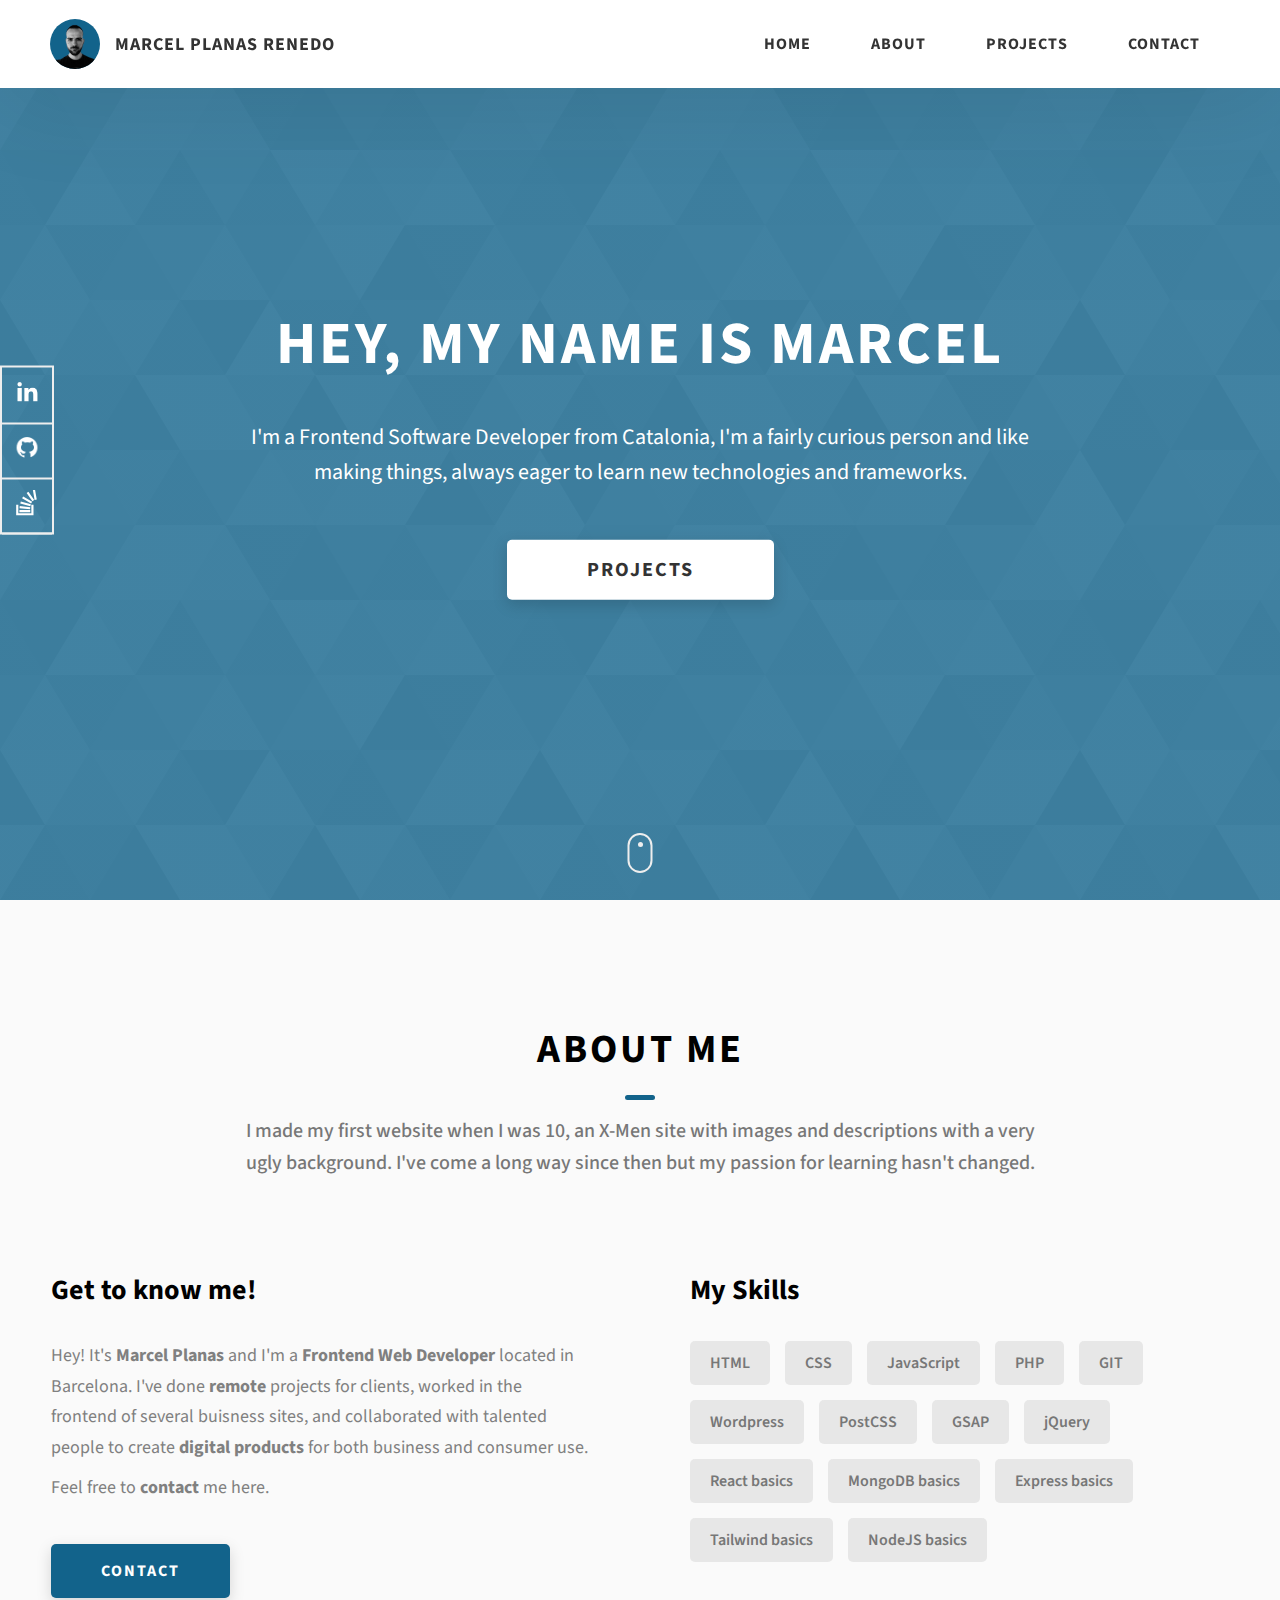
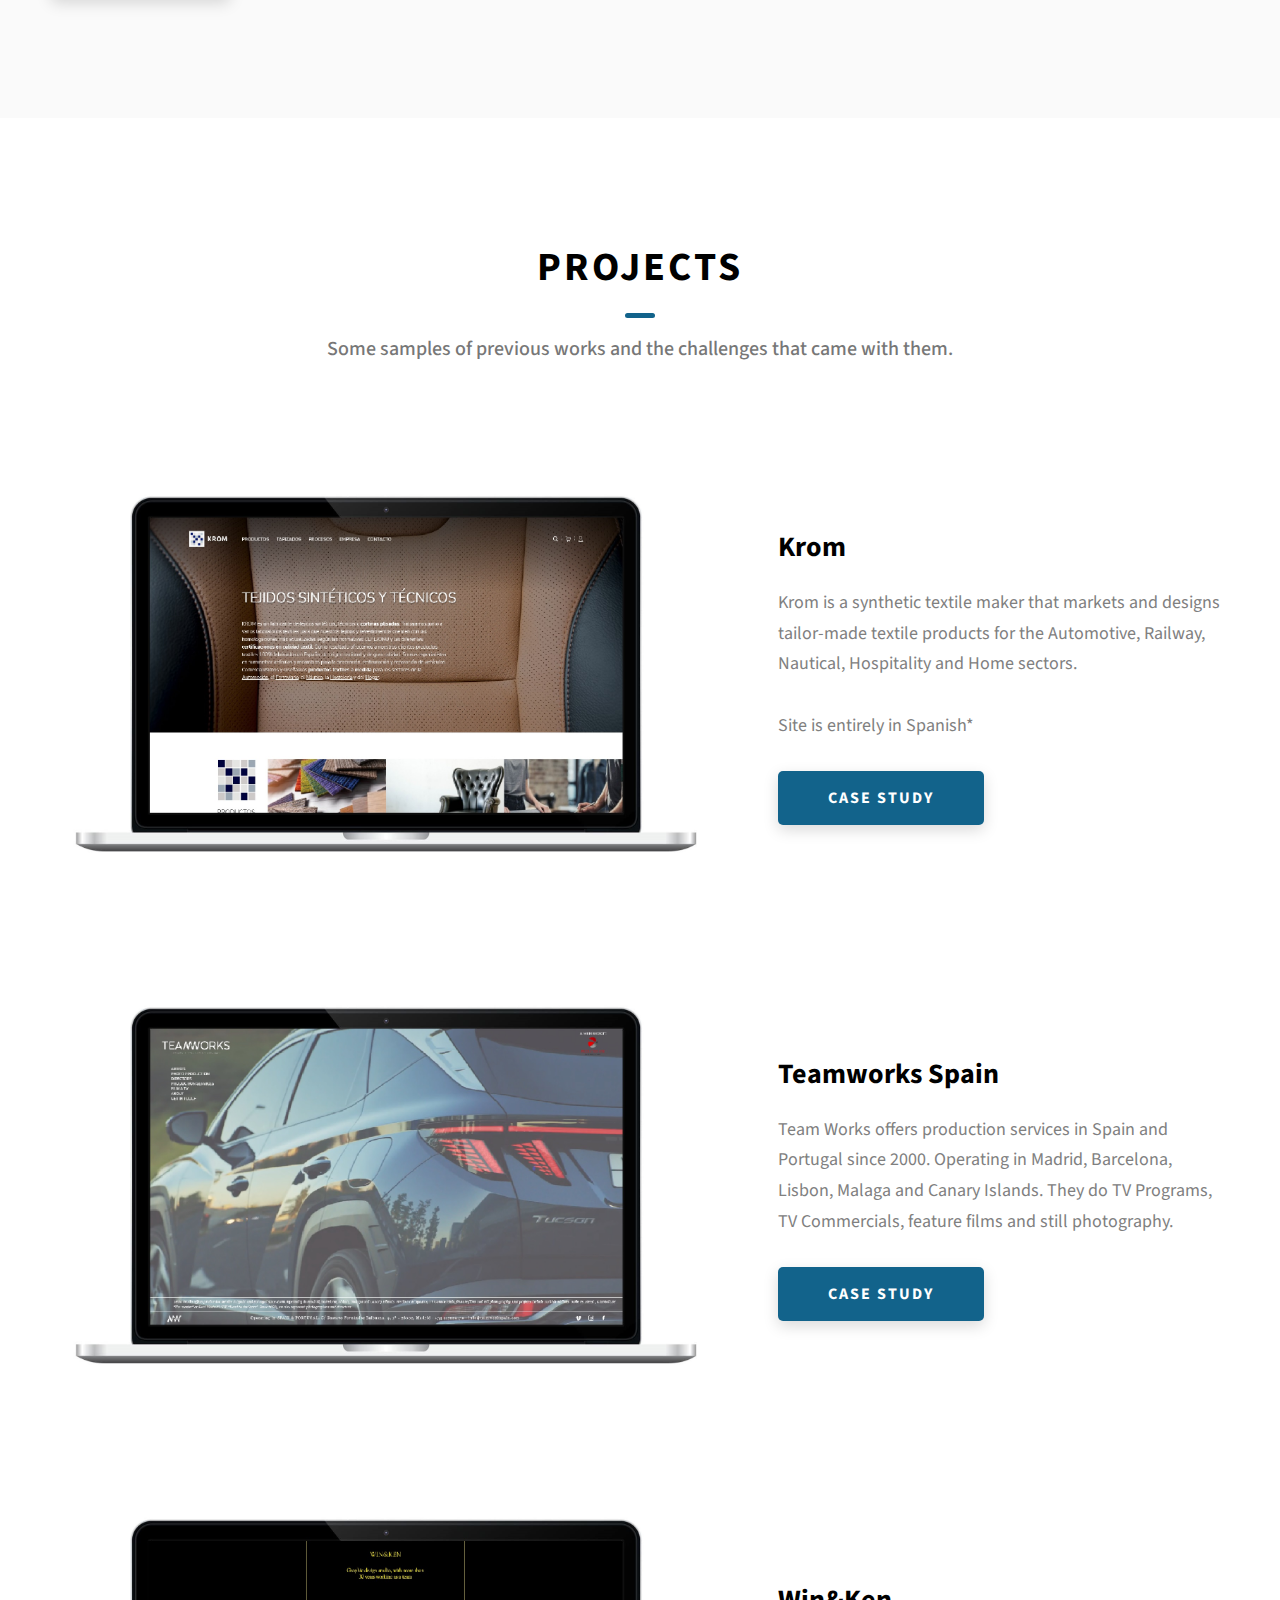
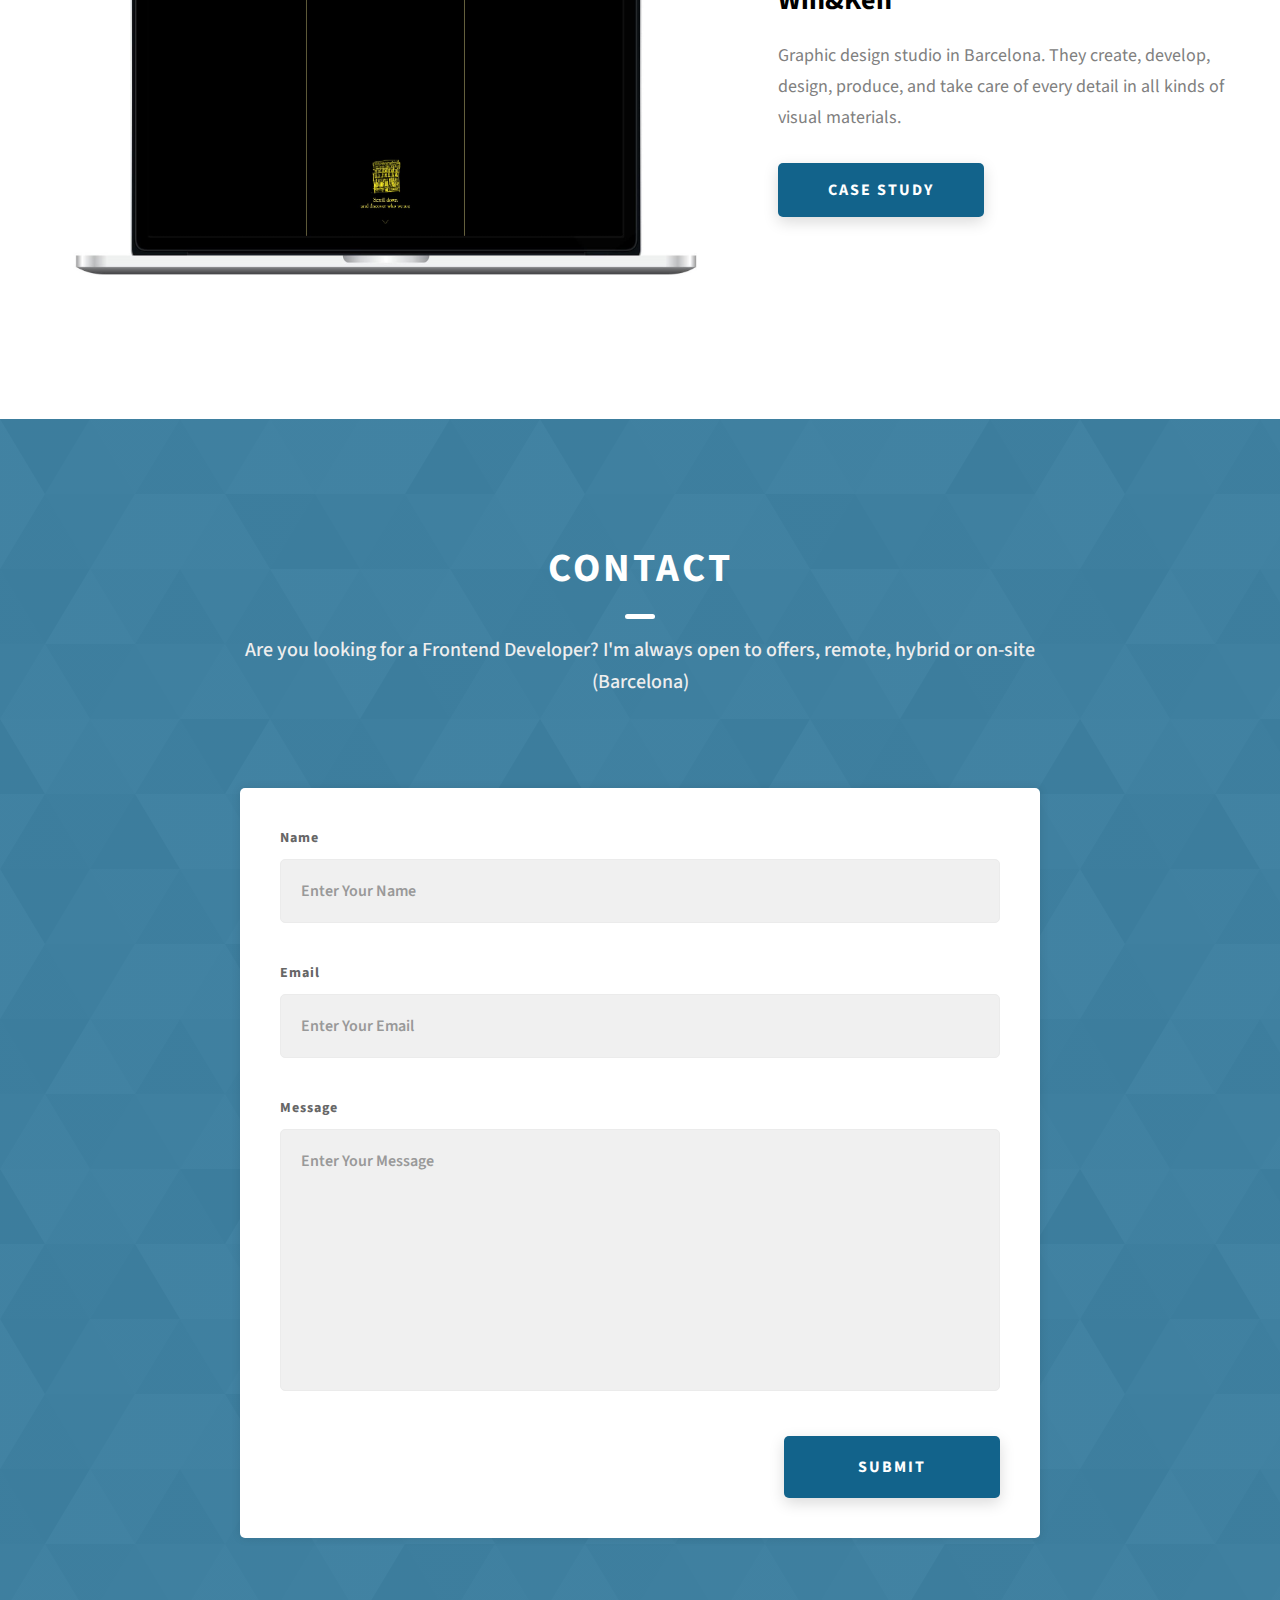
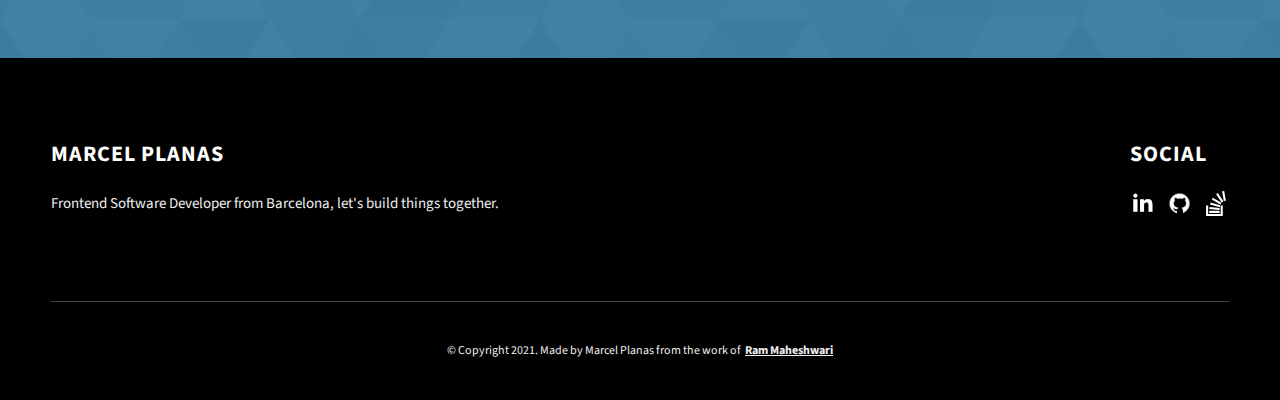
==== index.html @ 63c8b07e "first commit" ====
<!DOCTYPE html>
<html lang="en">
  <head>
    <meta charset="UTF-8" />
    <meta name="viewport" content="width=device-width, initial-scale=1.0" />
    <meta http-equiv="X-UA-Compatible" content="ie=edge" />
    <title>Marcel Planas Portfolio</title>
    <meta name="description" content="Portfolio Template for Developer" />

    <link rel="stylesheet" href="css/style.css" />

    <link rel="preconnect" href="https://fonts.googleapis.com" />
    <link rel="preconnect" href="https://fonts.gstatic.com" crossorigin />
    <link
      href="https://fonts.googleapis.com/css2?family=Source+Sans+Pro:wght@400;600;700;900&display=swap"
      rel="stylesheet"
    />
  </head>
  <body>
    <header class="header">
      <div class="header__content">
        <div class="header__logo-container">
          <div class="header__logo-img-cont">
            <img
              src="./assets/png/profile_img.png"
              alt="Marcel Planas Logo Image"
              class="header__logo-img"
            />
          </div>
          <span class="header__logo-sub">Marcel Planas Renedo</span>
        </div>
        <div class="header__main">
          <ul class="header__links">
            <li class="header__link-wrapper">
              <a href="./index.html" class="header__link"> Home </a>
            </li>
            <li class="header__link-wrapper">
              <a href="./index.html#about" class="header__link">About </a>
            </li>
            <li class="header__link-wrapper">
              <a href="./index.html#projects" class="header__link">
                Projects
              </a>
            </li>
            <li class="header__link-wrapper">
              <a href="./index.html#contact" class="header__link"> Contact </a>
            </li>
          </ul>
          <div class="header__main-ham-menu-cont">
            <img
              src="./assets/svg/ham-menu.svg"
              alt="hamburger menu"
              class="header__main-ham-menu"
            />
            <img
              src="./assets/svg/ham-menu-close.svg"
              alt="hamburger menu close"
              class="header__main-ham-menu-close d-none"
            />
          </div>
        </div>
      </div>
      <div class="header__sm-menu">
        <div class="header__sm-menu-content">
          <ul class="header__sm-menu-links">
            <li class="header__sm-menu-link">
              <a href="./index.html"> Home </a>
            </li>

            <li class="header__sm-menu-link">
              <a href="./index.html#about"> About </a>
            </li>

            <li class="header__sm-menu-link">
              <a href="./index.html#projects"> Projects </a>
            </li>

            <li class="header__sm-menu-link">
              <a href="./index.html#contact"> Contact </a>
            </li>
          </ul>
        </div>
      </div>
    </header>
    <section class="home-hero">
      <div class="home-hero__content">
        <h1 class="heading-primary">Hey, My name is Marcel</h1>
        <div class="home-hero__info">
          <p class="text-primary">
            I'm a Frontend Software Developer from Catalonia, I'm a fairly curious person and like making things, always eager to learn new technologies and frameworks.
          </p>
        </div>
        <div class="home-hero__cta">
          <a href="#projects" class="btn btn--bg">Projects</a>
        </div>
      </div>
      <div class="home-hero__socials">
        <div class="home-hero__social">
          <a href="https://www.linkedin.com/in/marcelpr/" class="home-hero__social-icon-link">
            <img
              src="./assets/png/linkedin-ico.png"
              alt="icon"
              class="home-hero__social-icon"
            />
          </a>
        </div>
        <div class="home-hero__social">
          <a href="https://github.com/Marshall-Power" class="home-hero__social-icon-link">
            <img
              src="./assets/png/github-ico.png"
              alt="icon"
              class="home-hero__social-icon"
            />
          </a>
        </div>
        <div class="home-hero__social">
          <a href="https://stackoverflow.com/users/12037153/marshall" class="home-hero__social-icon-link">
            <img
              src="./assets/svg/overflow-ico.svg"
              alt="icon"
              class="home-hero__social-icon"
            />
          </a>
        </div>
      </div>
      <div class="home-hero__mouse-scroll-cont">
        <div class="mouse"></div>
      </div>
    </section>
    <section id="about" class="about sec-pad">
      <div class="main-container">
        <h2 class="heading heading-sec heading-sec__mb-med">
          <span class="heading-sec__main">About Me</span>
          <span class="heading-sec__sub">
            I made my first website when I was 10, an X-Men site with images and descriptions with a very ugly background. 
            I've come a long way since then but my passion for learning hasn't changed.
          </span>
        </h2>
        <div class="about__content">
          <div class="about__content-main">
            <h3 class="about__content-title">Get to know me!</h3>
            <div class="about__content-details">
              <p class="about__content-details-para">
                Hey! It's
                <strong>Marcel Planas</strong>
                and I'm a <strong> Frontend Web Developer </strong> located in
                Barcelona. I've done
                <strong> remote </strong>
                projects for clients, worked in the frontend of several buisness sites, and collaborated
                with talented people to create
                <strong>digital products </strong>
                for both business and consumer use.
              </p>
              <p class="about__content-details-para">
                Feel free to
                <strong>contact</strong> me here.
              </p>
            </div>
            <a href="#contact" class="btn btn--med btn--theme dynamicBgClr"
              >Contact</a
            >
          </div>
          <div class="about__content-skills">
            <h3 class="about__content-title">My Skills</h3>
            <div class="skills">
              <div class="skills__skill">HTML</div>
              <div class="skills__skill">CSS</div>
              <div class="skills__skill">JavaScript</div>
              <div class="skills__skill">PHP</div>
              <div class="skills__skill">GIT</div>
              <div class="skills__skill">Wordpress</div>
              <div class="skills__skill">PostCSS</div> 
              <div class="skills__skill">GSAP</div>
              <div class="skills__skill">jQuery</div>
              <div class="skills__skill">React basics</div>
              <div class="skills__skill">MongoDB basics</div>
              <div class="skills__skill">Express basics</div>
              <div class="skills__skill">Tailwind basics</div>
              <div class="skills__skill">NodeJS basics</div>
            </div>
          </div>
        </div>
      </div>
    </section>
    <section id="projects" class="projects sec-pad">
      <div class="main-container">
        <h2 class="heading heading-sec heading-sec__mb-bg">
          <span class="heading-sec__main">Projects</span>
          <span class="heading-sec__sub">
            Some samples of previous works and the challenges that came with them.
          </span>
        </h2>

        <div class="projects__content">
          <div class="projects__row">
            <div class="projects__row-img-cont">
              <img
                src="./assets/jpeg/krom.jpg"
                alt="Software Screenshot"
                class="projects__row-img"
                loading="lazy"
              />
            </div>
            <div class="projects__row-content">
              <h3 class="projects__row-content-title">Krom</h3>
              <p class="projects__row-content-desc">
                Krom is a synthetic textile maker that markets and designs tailor-made textile products for the Automotive, Railway, Nautical, Hospitality and Home sectors.
                <br/><br/>
                Site is entirely in Spanish*
              </p>
              <a
                href="./project-1.html"
                class="btn btn--med btn--theme dynamicBgClr"
                target="_blank"
                >Case Study</a
              >
            </div>
          </div>
          <div class="projects__row">
            <div class="projects__row-img-cont">
              <img
                src="./assets/jpeg/teamworks.jpg"
                alt="Software Screenshot"
                class="projects__row-img"
                loading="lazy"
              />
            </div>
            <div class="projects__row-content">
              <h3 class="projects__row-content-title">Teamworks Spain</h3>
              <p class="projects__row-content-desc">
                Team Works offers production services in Spain and Portugal since 2000. 
                Operating in Madrid, Barcelona, Lisbon, Malaga and Canary Islands. 
                They do TV Programs, TV Commercials, feature films and still photography.
              </p>
              <a
                href="./project-2.html"
                class="btn btn--med btn--theme dynamicBgClr"
                target="_blank"
                >Case Study</a
              >
            </div>
          </div>
          <div class="projects__row">
            <div class="projects__row-img-cont">
              <img
                src="./assets/jpeg/winandken.jpg"
                alt="Software Screenshot"
                class="projects__row-img"
                loading="lazy"
              />
            </div>
            <div class="projects__row-content">
              <h3 class="projects__row-content-title">Win&Ken</h3>
              <p class="projects__row-content-desc">
                Graphic design studio in Barcelona. They create, develop, design, produce, and take care of every detail in all kinds of visual materials.
              </p>
              <a
                href="./project-3.html"
                class="btn btn--med btn--theme dynamicBgClr"
                target="_blank"
                >Case Study</a
              >
            </div>
          </div>
        </div>
      </div>
    </section>
    <section id="contact" class="contact sec-pad dynamicBg">
      <div class="main-container">
        <h2 class="heading heading-sec heading-sec__mb-med">
          <span class="heading-sec__main heading-sec__main--lt">Contact</span>
          <span class="heading-sec__sub heading-sec__sub--lt">
            Are you looking for a Frontend Developer? I'm always open to offers, remote, hybrid or on-site (Barcelona)
          </span>
        </h2>
        <div class="contact__form-container">
          <form action="#" class="contact__form">
            <div class="contact__form-field">
              <label class="contact__form-label" for="name">Name</label>
              <input
                required
                placeholder="Enter Your Name"
                type="text"
                class="contact__form-input"
                name="name"
                id="name"
              />
            </div>
            <div class="contact__form-field">
              <label class="contact__form-label" for="email">Email</label>
              <input
                required
                placeholder="Enter Your Email"
                type="text"
                class="contact__form-input"
                name="email"
                id="email"
              />
            </div>
            <div class="contact__form-field">
              <label class="contact__form-label" for="message">Message</label>
              <textarea
                required
                cols="30"
                rows="10"
                class="contact__form-input"
                placeholder="Enter Your Message"
                name="message"
                id="message"
              ></textarea>
            </div>
            <button type="submit" class="btn btn--theme contact__btn">
              Submit
            </button>
          </form>
        </div>
      </div>
    </section>
    <footer class="main-footer">
      <div class="main-container">
        <div class="main-footer__upper">
          <div class="main-footer__row main-footer__row-1">
            <h2 class="heading heading-sm main-footer__heading-sm">
              <span>Social</span>
            </h2>
            <div class="main-footer__social-cont">
              <a target="_blank" rel="noreferrer" href="https://www.linkedin.com/in/marcelpr/">
                <img
                  class="main-footer__icon"
                  src="./assets/png/linkedin-ico.png"
                  alt="icon"
                />
              </a>
              <a target="_blank" rel="noreferrer" href="https://github.com/Marshall-Power">
                <img
                  class="main-footer__icon"
                  src="./assets/png/github-ico.png"
                  alt="icon"
                />
              </a>
              <a target="_blank" rel="noreferrer" href="https://stackoverflow.com/users/12037153/marshall">
                <img
                  class="main-footer__icon main-footer__icon--mr-none"
                  src="./assets/svg/overflow-ico.svg"
                  alt="icon"
                />
              </a>
            </div>
          </div>
          <div class="main-footer__row main-footer__row-2">
            <h4 class="heading heading-sm text-lt">Marcel Planas</h4>
            <p class="main-footer__short-desc">
              Frontend Software Developer from Barcelona, let's build things together.
            </p>
          </div>
        </div>

        <!-- If you give me some credit or shoutout here by linking to my website, then it will be a big thing for me and will help me a lot :) -->
        <div class="main-footer__lower" >
          &copy; Copyright 2021. Made by Marcel Planas from the work of
          <a rel="noreferrer" target="_blank" href="https://github.com/rammcodes/Dopefolio" 
            >Ram Maheshwari</a
          >
        </div>
      </div>
    </footer>

    <script src="./index.js"></script>
  </body>
</html>
---- css/style.css ----
/*
0 - 600px:      Phone
600 - 900px:    Tablet portrait
900 - 1200px:   Tablet landscape
[1200 - 1800] is where our normal styles apply
1800px + :      Big desktop
$breakpoint arguement choices:
- phone
- tab-port
- tab-land
- big-desktop

Inside media queries 1em is always 16px i.e 1em = 16px at every screen size only inside media queries
*/
*,
*::after,
*::before {
  margin: 0;
  padding: 0;
  box-sizing: inherit;
  font-family: inherit; }

html {
  font-size: 62.5%;
  scroll-behavior: smooth; }
  @media only screen and (max-width: 75em) {
    html {
      font-size: 59%; } }
  @media only screen and (max-width: 56.25em) {
    html {
      font-size: 56%; } }
  @media only screen and (min-width: 112.5em) {
    html {
      font-size: 65%; } }

body {
  box-sizing: border-box;
  position: relative;
  line-height: 1.5;
  font-family: sans-serif;
  overflow-x: hidden;
  overflow-y: scroll;
  font-family: 'Source Sans Pro', sans-serif; }

a {
  text-decoration: none;
  color: inherit; }

li {
  list-style: none; }

input:focus,
button:focus,
a:focus,
textarea:focus {
  outline: none; }

button {
  border: none;
  cursor: pointer; }

textarea {
  resize: none; }

.heading-primary {
  font-size: 6rem;
  text-transform: uppercase;
  letter-spacing: 3px;
  text-align: center; }
  @media only screen and (max-width: 37.5em) {
    .heading-primary {
      font-size: 4.5rem; } }

.heading-sec__mb-bg {
  margin-bottom: 11rem; }
  @media only screen and (max-width: 56.25em) {
    .heading-sec__mb-bg {
      margin-bottom: 8rem; } }

.heading-sec__mb-med {
  margin-bottom: 9rem; }
  @media only screen and (max-width: 56.25em) {
    .heading-sec__mb-med {
      margin-bottom: 8rem; } }

.heading-sec__main {
  display: block;
  font-size: 4rem;
  text-transform: uppercase;
  letter-spacing: 1px;
  letter-spacing: 3px;
  text-align: center;
  margin-bottom: 3.5rem;
  position: relative; }
  .heading-sec__main--lt {
    color: #fff; }
    .heading-sec__main--lt::after {
      content: '';
      background: #fff !important; }
  .heading-sec__main::after {
    content: '';
    position: absolute;
    top: calc(100% + 1.5rem);
    height: 5px;
    width: 3rem;
    background: #12638b;
    left: 50%;
    transform: translateX(-50%);
    border-radius: 5px; }
    @media only screen and (max-width: 37.5em) {
      .heading-sec__main::after {
        top: calc(100% + 1.2rem); } }

.heading-sec__sub {
  display: block;
  text-align: center;
  color: #777;
  font-size: 2rem;
  font-weight: 500;
  max-width: 80rem;
  margin: auto;
  line-height: 1.6; }
  @media only screen and (max-width: 37.5em) {
    .heading-sec__sub {
      font-size: 1.8rem; } }
  .heading-sec__sub--lt {
    color: #eee; }

.heading-sm {
  font-size: 2.2rem;
  text-transform: uppercase;
  letter-spacing: 1px; }

.main-container {
  max-width: 120rem;
  margin: auto;
  width: 92%; }

.btn {
  background: #fff;
  color: #333;
  text-transform: uppercase;
  letter-spacing: 2px;
  display: inline-block;
  font-weight: 700;
  border-radius: 5px;
  box-shadow: 0 5px 15px 0 rgba(0, 0, 0, 0.15);
  transition: transform .3s; }
  .btn:hover {
    transform: translateY(-3px); }
  .btn--bg {
    padding: 1.5rem 8rem;
    font-size: 2rem; }
  .btn--med {
    padding: 1.5rem 5rem;
    font-size: 1.6rem; }
  .btn--theme {
    background: #12638b;
    color: #fff; }
  .btn--theme-inv {
    color: #12638b;
    background: #fff;
    border: 2px solid #12638b;
    box-shadow: none;
    padding: calc(1.5rem - 2px) calc(5rem - 2px); }

.sec-pad {
  padding: 12rem 0; }
  @media only screen and (max-width: 56.25em) {
    .sec-pad {
      padding: 8rem 0; } }

.text-primary {
  color: #fff;
  font-size: 2.2rem;
  text-align: center;
  width: 100%;
  line-height: 1.6; }
  @media only screen and (max-width: 37.5em) {
    .text-primary {
      font-size: 2rem; } }

.d-none {
  display: none; }

.home-hero {
  color: #fff;
  background: linear-gradient(to right, rgba(18, 99, 139, 0.8), rgba(18, 99, 139, 0.8)), url(../assets/svg/common-bg.svg);
  background-position: center;
  height: 100vh;
  min-height: 80rem;
  max-height: 120rem;
  position: relative; }
  @media only screen and (max-width: 37.5em) {
    .home-hero {
      height: unset;
      min-height: unset; } }
  .home-hero__socials {
    position: absolute;
    top: 50%;
    border: 2px solid #eee;
    border-left: 2px solid #eee;
    transform: translateY(-50%); }
    @media only screen and (max-width: 56.25em) {
      .home-hero__socials {
        display: none; } }
  .home-hero__mouse-scroll-cont {
    position: absolute;
    bottom: 3%;
    left: 50%;
    transform: translateX(-50%); }
    @media only screen and (max-width: 37.5em) {
      .home-hero__mouse-scroll-cont {
        display: none; } }
  .home-hero__social {
    width: 5rem; }
  .home-hero__social-icon-link {
    width: 100%;
    display: block;
    padding: 1.2rem;
    border-bottom: 2px solid #eee;
    transition: background .3s;
    margin-bottom: -2px; }
    .home-hero__social-icon-link:hover {
      background: rgba(255, 255, 255, 0.1); }
    .home-hero__social-icon-link--bd-none {
      border-bottom: 0; }
  .home-hero__social-icon {
    width: 100%; }
  .home-hero__content {
    position: absolute;
    top: 50%;
    left: 50%;
    transform: translate(-50%, -50%);
    max-width: 90rem;
    width: 92%; }
    @media only screen and (max-width: 37.5em) {
      .home-hero__content {
        padding: 19rem 0 13rem 0;
        margin: auto;
        position: static;
        transform: translate(0, 0); } }
  .home-hero__info {
    margin: 3rem auto 0 auto;
    max-width: 80rem; }
  .home-hero__cta {
    margin-top: 5rem;
    text-align: center; }

.about {
  background: #fafafa; }
  .about__content {
    display: grid;
    grid-template-columns: 1fr 1fr;
    grid-gap: 10rem; }
    @media only screen and (max-width: 56.25em) {
      .about__content {
        grid-template-columns: 1fr;
        grid-gap: 8rem; } }
    .about__content-title {
      font-weight: 700;
      font-size: 2.8rem;
      margin-bottom: 3rem; }
      @media only screen and (max-width: 37.5em) {
        .about__content-title {
          font-size: 2.4rem; } }
    .about__content-details-para {
      font-size: 1.8rem;
      color: grey;
      max-width: 60rem;
      line-height: 1.7;
      margin-bottom: 1rem; }
      .about__content-details-para--hl {
        font-weight: 700;
        margin: 0 3px; }
      .about__content-details-para:last-child {
        margin-bottom: 4rem; }

.projects__row {
  display: grid;
  grid-template-columns: 1.5fr 1fr;
  grid-gap: 5rem;
  margin-bottom: 11rem; }
  @media only screen and (max-width: 56.25em) {
    .projects__row {
      grid-template-columns: 1fr;
      grid-gap: 2rem;
      margin-bottom: 8rem; } }
  @media only screen and (max-width: 56.25em) {
    .projects__row {
      text-align: center; } }
  .projects__row:last-child {
    margin-bottom: 0; }
  .projects__row-img-cont {
    overflow: hidden; }
  .projects__row-img {
    width: 100%;
    display: block;
    object-fit: cover; }
  .projects__row-content {
    padding: 2rem 0;
    display: flex;
    justify-content: center;
    flex-direction: column;
    align-items: flex-start; }
    @media only screen and (max-width: 56.25em) {
      .projects__row-content {
        align-items: center; } }
    .projects__row-content-title {
      font-weight: 700;
      font-size: 2.8rem;
      margin-bottom: 2rem; }
      @media only screen and (max-width: 37.5em) {
        .projects__row-content-title {
          font-size: 2.4rem; } }
    .projects__row-content-desc {
      font-size: 1.8rem;
      color: grey;
      max-width: 60rem;
      line-height: 1.7;
      margin-bottom: 3rem; }
      @media only screen and (max-width: 37.5em) {
        .projects__row-content-desc {
          font-size: 1.7rem; } }

.contact {
  background: linear-gradient(to right, rgba(18, 99, 139, 0.8), rgba(18, 99, 139, 0.8)), url(../assets/svg/common-bg.svg);
  background-size: cover;
  background-position: center; }
  .contact__form-container {
    box-shadow: 0 0 10px rgba(0, 0, 0, 0.1);
    background: white;
    padding: 4rem;
    margin-top: 6rem;
    max-width: 80rem;
    text-align: right;
    width: 95%;
    border-radius: 5px;
    margin: 5rem auto 0 auto; }
    @media only screen and (max-width: 37.5em) {
      .contact__form-container {
        padding: 3rem; } }
  .contact__form-field {
    margin-bottom: 4rem; }
    @media only screen and (max-width: 37.5em) {
      .contact__form-field {
        margin-bottom: 3rem; } }
  .contact__form-label {
    color: #666;
    font-size: 1.4rem;
    letter-spacing: 1px;
    font-weight: 700;
    margin-bottom: 1rem;
    display: block;
    text-align: left; }
  .contact__form-input {
    color: #333;
    padding: 2rem;
    width: 100%;
    border: 1px solid #ebebeb;
    font-size: 1.6rem;
    letter-spacing: 0px;
    background: #f0f0f0;
    border-radius: 5px;
    font-weight: 600;
    /* Code for Modern Browsers */
    /* Code for WebKit, Blink, Edge */
    /* Code for Internet Explorer 10-11 */
    /* Code for Microsoft Edge */
    /* Code for Mozilla Firefox 4 to 18 */
    /* Code for Mozilla Firefox 19+ */ }
    .contact__form-input::placeholder {
      color: #999;
      font-weight: 600;
      font-size: 1.6rem; }
    .contact__form-input::-webkit-input-placeholder {
      color: #999;
      font-weight: 600;
      font-size: 1.6rem; }
    .contact__form-input:-ms-input-placeholder {
      color: #999;
      font-weight: 600;
      font-size: 1.6rem; }
    .contact__form-input::-ms-input-placeholder {
      color: #999;
      font-weight: 600;
      font-size: 1.6rem; }
    .contact__form-input:-moz-placeholder {
      opacity: 1;
      color: #999;
      font-weight: 600;
      font-size: 1.6rem; }
    .contact__form-input::-moz-placeholder {
      opacity: 1;
      color: #999;
      font-weight: 600;
      font-size: 1.6rem; }
  .contact__btn {
    width: 30%;
    padding: 2rem 4rem;
    font-size: 1.6rem; }
    @media only screen and (max-width: 37.5em) {
      .contact__btn {
        width: 100%; } }

.project-cs-hero {
  color: #fff;
  background: linear-gradient(to right, rgba(18, 99, 139, 0.8), rgba(18, 99, 139, 0.8)), url(../assets/svg/common-bg.svg);
  background-size: cover;
  background-position: center;
  position: relative; }
  @media only screen and (max-width: 37.5em) {
    .project-cs-hero {
      height: unset;
      min-height: unset; } }
  .project-cs-hero__content {
    padding: 25rem 0 17rem 0;
    max-width: 90rem;
    width: 92%;
    margin: auto; }
    @media only screen and (max-width: 37.5em) {
      .project-cs-hero__content {
        padding: 19rem 0 13rem 0;
        margin: auto;
        position: static;
        transform: translate(0, 0); } }
  .project-cs-hero__info {
    margin: 3rem auto 0 auto;
    max-width: 80rem; }
  .project-cs-hero__cta {
    margin-top: 5rem;
    text-align: center; }

.project-details__content {
  padding: 8rem 0;
  max-width: 90rem;
  margin: auto; }
  .project-details__content-title {
    font-weight: 700;
    font-size: 2.8rem;
    margin-bottom: 3rem; }
    @media only screen and (max-width: 37.5em) {
      .project-details__content-title {
        font-size: 2.4rem; } }

.project-details__showcase-img-cont {
  width: 100%;
  margin-bottom: 6rem; }

.project-details__showcase-img {
  width: 100%; }

.project-details__content-main {
  width: 100%;
  max-width: 70rem;
  margin: auto; }

.project-details__desc {
  margin: 0 0 7rem 0; }
  .project-details__desc-para {
    font-size: 1.8rem;
    line-height: 1.7;
    color: grey;
    margin-bottom: 2rem; }

.project-details__tools-used {
  margin: 0 0 7rem 0; }
  .project-details__tools-used-list {
    display: flex;
    flex-wrap: wrap; }
  .project-details__tools-used-item {
    padding: 1rem 2rem;
    margin-bottom: 1.5rem;
    margin-right: 1.5rem;
    font-size: 1.6rem;
    background: rgba(153, 153, 153, 0.2);
    border-radius: 5px;
    font-weight: 600;
    color: #777; }

.project-details__links {
  margin: 0 0; }
  .project-details__links-btn {
    margin-right: 2rem; }
    @media only screen and (max-width: 37.5em) {
      .project-details__links-btn {
        margin-right: 0;
        width: 70%;
        margin-bottom: 2rem;
        text-align: center; } }
    .project-details__links-btn:last-child {
      margin: 0; }
      @media only screen and (max-width: 37.5em) {
        .project-details__links-btn:last-child {
          margin: 0; } }

.header {
  position: fixed;
  width: 100%;
  z-index: 1000;
  background: #000;
  background: #fff;
  box-shadow: 0 10px 100px rgba(0, 0, 0, 0.1); }
  .header__content {
    display: flex;
    align-items: center;
    justify-content: space-between;
    padding: 1rem 5rem; }
    @media only screen and (max-width: 56.25em) {
      .header__content {
        padding: 0 2rem; } }
  .header__logo-container {
    display: flex;
    align-items: center;
    cursor: pointer;
    color: #333;
    transition: color .3s; }
    .header__logo-container:hover {
      color: #12638b; }
  .header__logo-img-cont {
    width: 5rem;
    height: 5rem;
    border-radius: 50px;
    overflow: hidden;
    margin-right: 1.5rem;
    background: #12638b; }
    @media only screen and (max-width: 56.25em) {
      .header__logo-img-cont {
        width: 4.5rem;
        height: 4.5rem;
        margin-right: 1.2rem; } }
  .header__logo-img {
    width: 100%;
    height: 100%;
    object-fit: cover;
    object-position: center;
    display: block; }
  .header__logo-sub {
    font-size: 1.8rem;
    text-transform: uppercase;
    font-weight: 700;
    letter-spacing: 1px; }
  .header__links {
    display: flex; }
    @media only screen and (max-width: 37.5em) {
      .header__links {
        display: none; } }
  .header__link {
    padding: 2.2rem 3rem;
    display: inline-block;
    font-size: 1.6rem;
    color: #333;
    text-transform: uppercase;
    letter-spacing: 1px;
    font-weight: 700;
    transition: color .3s; }
    .header__link:hover {
      color: #12638b; }
    @media only screen and (max-width: 56.25em) {
      .header__link {
        padding: 3rem 1.8rem;
        font-size: 1.5rem; } }
  .header__main-ham-menu-cont {
    display: none;
    width: 3rem;
    padding: 2.2rem 0; }
    @media only screen and (max-width: 37.5em) {
      .header__main-ham-menu-cont {
        display: block; } }
  .header__main-ham-menu {
    width: 100%; }
  .header__main-ham-menu-close {
    width: 100%; }
  .header__sm-menu {
    background: #fff;
    position: absolute;
    width: 100%;
    top: 100%;
    visibility: hidden;
    opacity: 0;
    transition: all .3s;
    box-shadow: 0px 5px 5px 0px rgba(0, 0, 0, 0.1);
    -webkit-box-shadow: 0px 5px 5px 0px rgba(0, 0, 0, 0.1);
    -moz-box-shadow: 0px 5px 5px 0px rgba(0, 0, 0, 0.1); }
    .header__sm-menu--active {
      visibility: hidden;
      opacity: 0; }
      @media only screen and (max-width: 37.5em) {
        .header__sm-menu--active {
          visibility: visible;
          opacity: 1; } }
  .header__sm-menu-link a {
    display: block;
    text-decoration: none;
    padding: 2.5rem 3rem;
    font-size: 1.6rem;
    color: #333;
    text-align: right;
    border-bottom: 1px solid #eee;
    font-weight: 700;
    text-transform: uppercase;
    letter-spacing: 2px;
    transition: color .3s; }
    .header__sm-menu-link a:hover {
      color: #12638b; }
  .header__sm-menu-link:first-child a {
    border-top: 1px solid #eee; }
  .header__sm-menu-link-last {
    border-bottom: 0; }

.main-footer {
  background: #000;
  color: #fff; }
  .main-footer__upper {
    display: flex;
    justify-content: space-between;
    padding: 8rem 0; }
    @media only screen and (max-width: 56.25em) {
      .main-footer__upper {
        padding: 6rem 0; } }
    @media only screen and (max-width: 37.5em) {
      .main-footer__upper {
        display: block; } }
  .main-footer__row-1 {
    order: 2; }
    @media only screen and (max-width: 56.25em) {
      .main-footer__row-1 {
        margin-bottom: 5rem; } }
  .main-footer__row-2 {
    width: 40%;
    order: 1;
    max-width: 50rem; }
    @media only screen and (max-width: 56.25em) {
      .main-footer__row-2 {
        width: 100%; } }
  .main-footer__short-desc {
    margin-top: 2rem;
    color: #eee;
    font-size: 1.5rem;
    line-height: 1.7; }
  .main-footer__social-cont {
    margin-top: 2rem; }
  .main-footer__icon {
    margin-right: 1rem;
    width: 2.5rem; }
    .main-footer__icon--mr-none {
      margin-right: 0; }
  .main-footer__lower {
    padding: 4rem 0;
    border-top: 1px solid #444;
    color: #eee;
    font-size: 1.2rem;
    text-align: left;
    text-align: center; }
    .main-footer__lower a {
      text-decoration: underline;
      font-weight: bold;
      margin-left: 2px; }
    @media only screen and (max-width: 56.25em) {
      .main-footer__lower {
        padding: 3.5rem 0; } }

.skills {
  display: flex;
  flex-wrap: wrap; }
  .skills__skill {
    padding: 1rem 2rem;
    margin-bottom: 1.5rem;
    margin-right: 1.5rem;
    font-size: 1.6rem;
    background: rgba(153, 153, 153, 0.2);
    border-radius: 5px;
    font-weight: 600;
    color: #777; }

.mouse {
  width: 25px;
  height: 40px;
  border: 2px solid #eee;
  border-radius: 60px;
  position: relative;
  overflow: hidden; }
  .mouse::before {
    content: '';
    width: 5px;
    height: 5px;
    position: absolute;
    top: 7px;
    left: 50%;
    transform: translateX(-50%);
    background-color: #eee;
    border-radius: 50%;
    opacity: 1;
    animation: wheel 1.3s infinite;
    -webkit-animation: wheel 1.3s infinite; }

@keyframes wheel {
  to {
    opacity: 0;
    top: 27px; } }

@-webkit-keyframes wheel {
  to {
    opacity: 0;
    top: 27px; } }
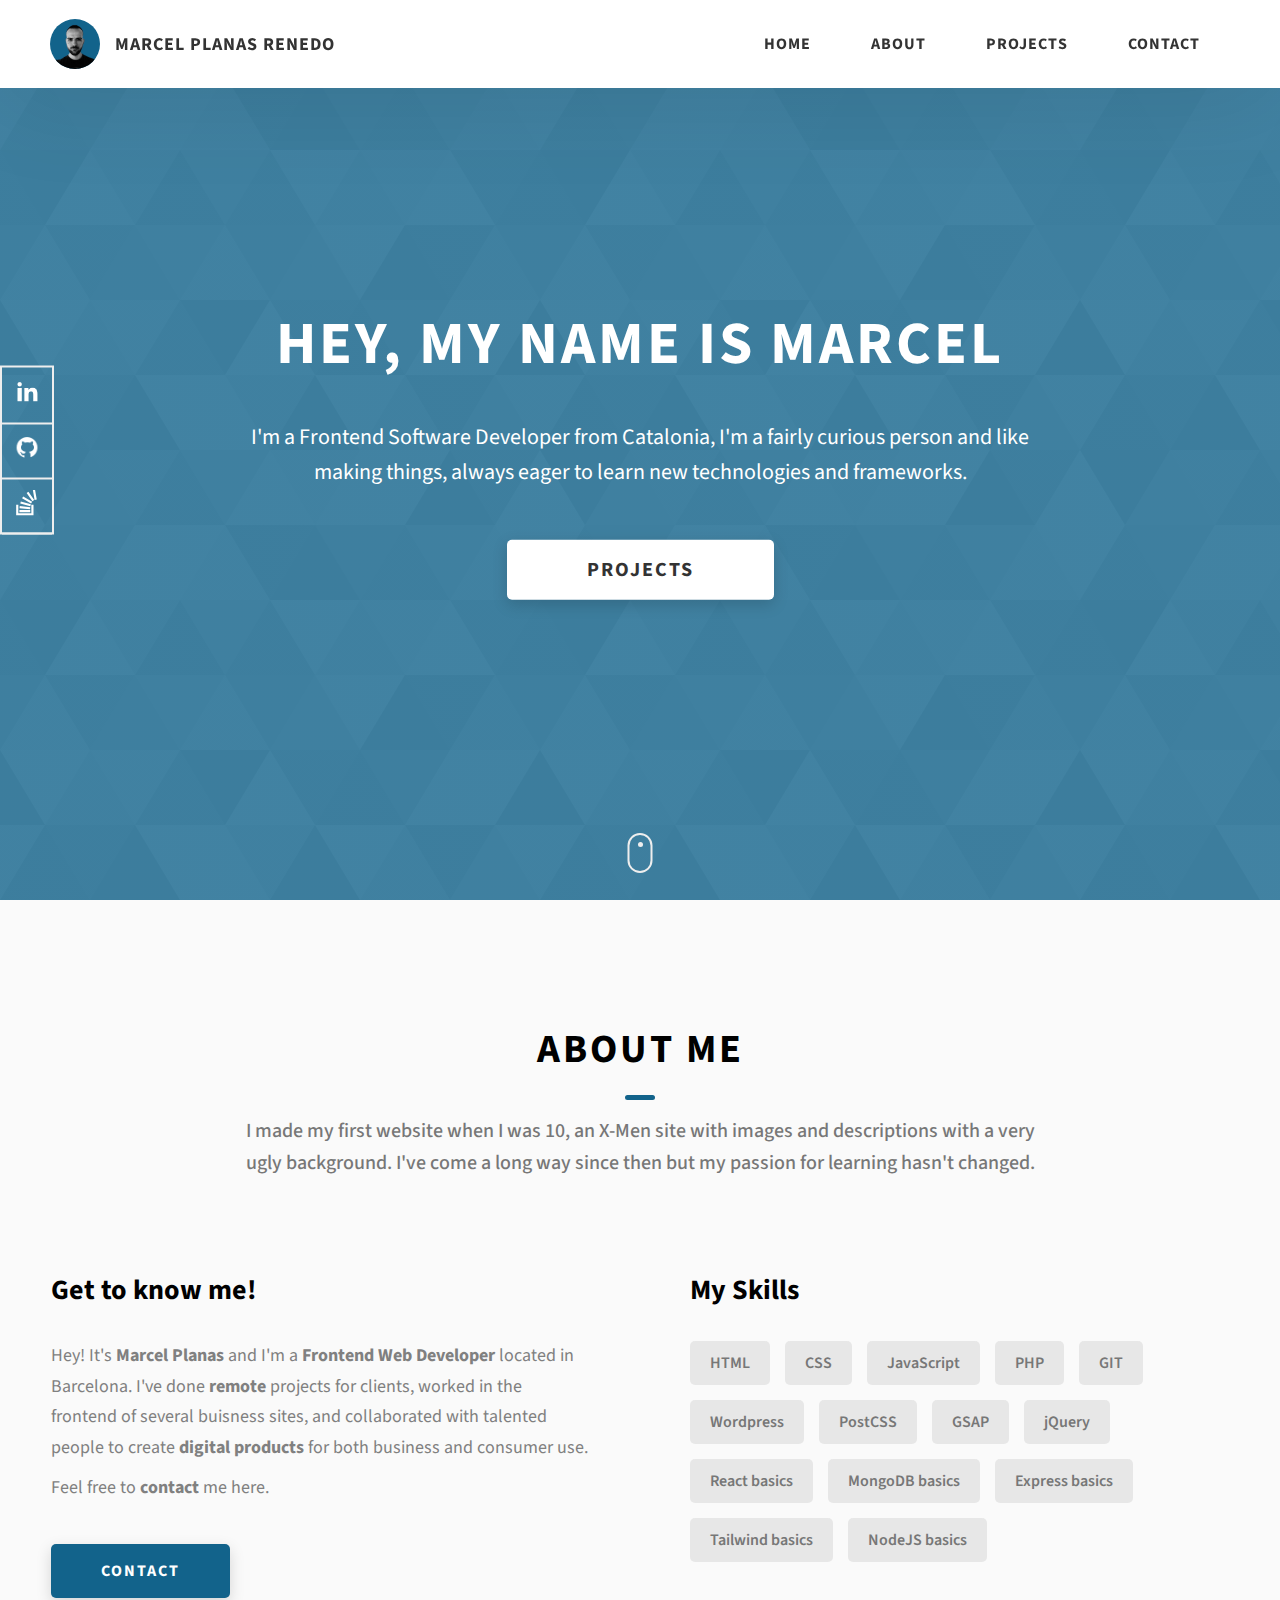
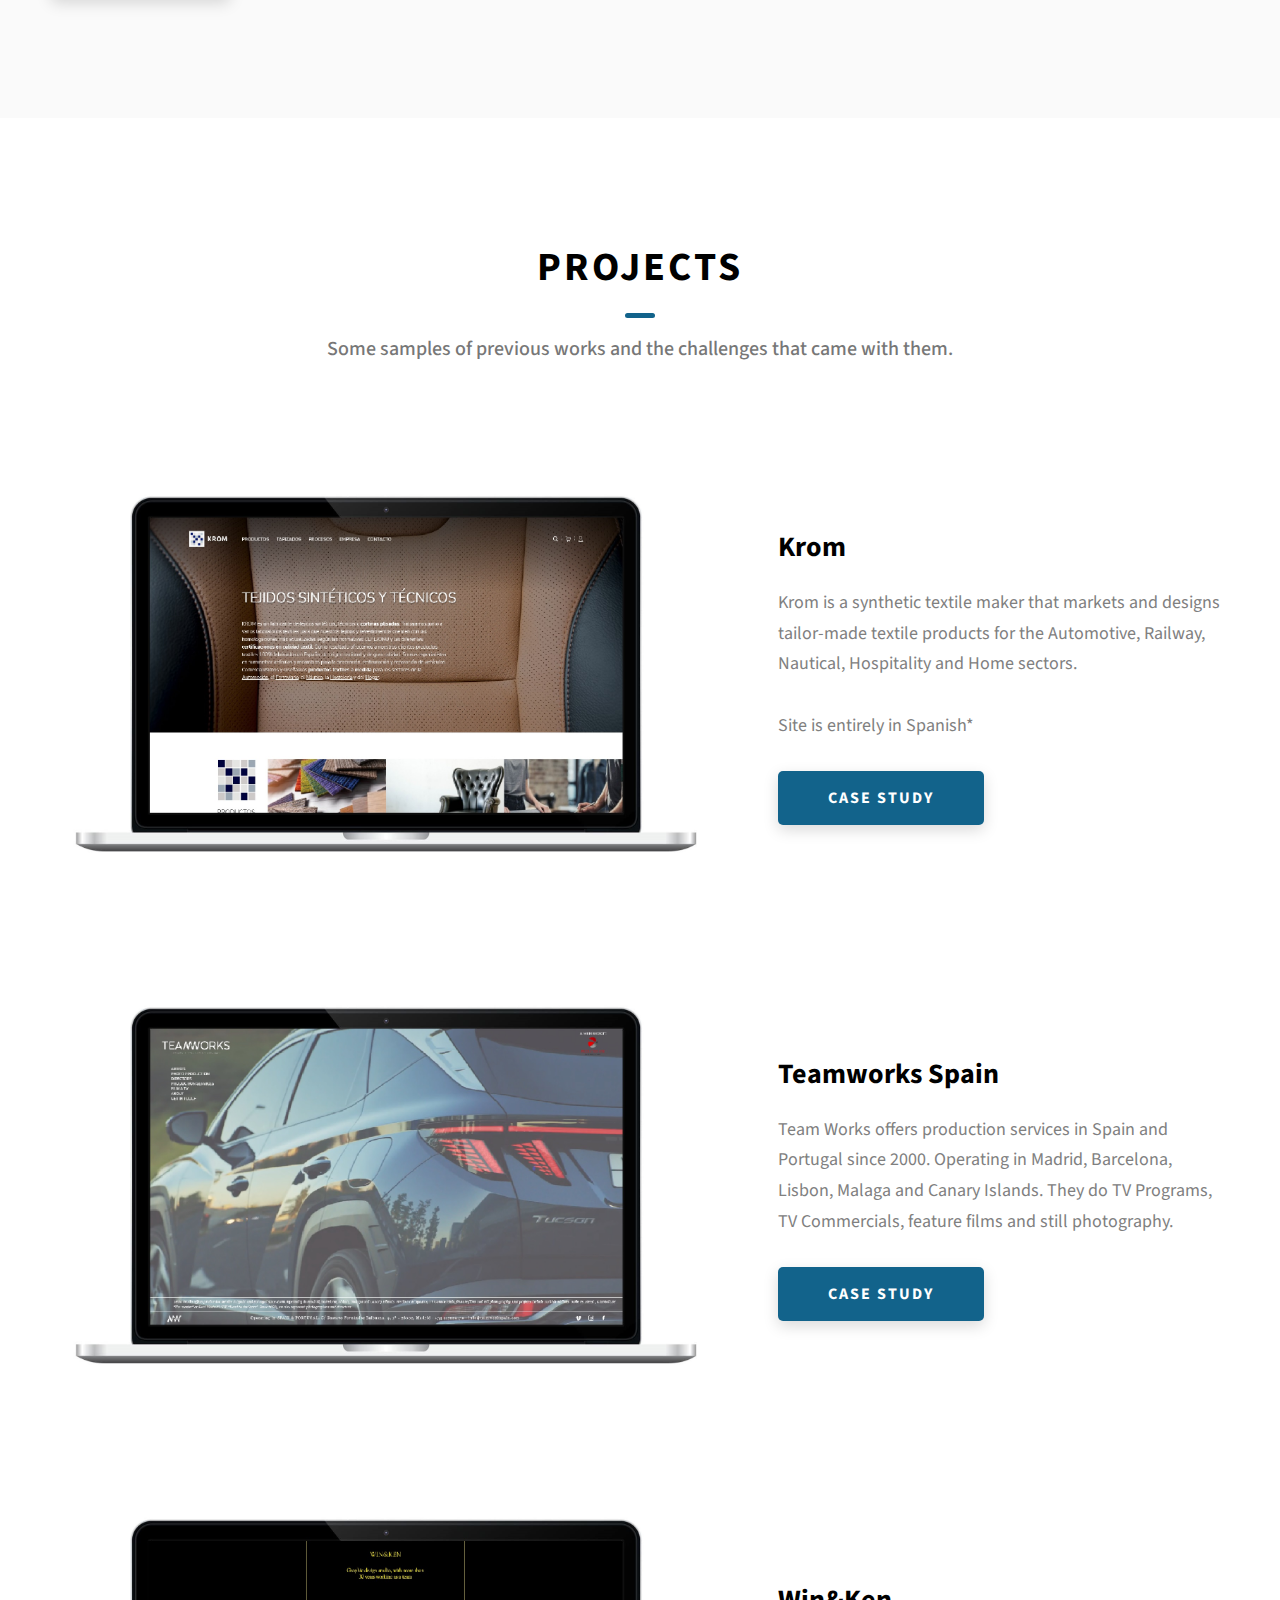
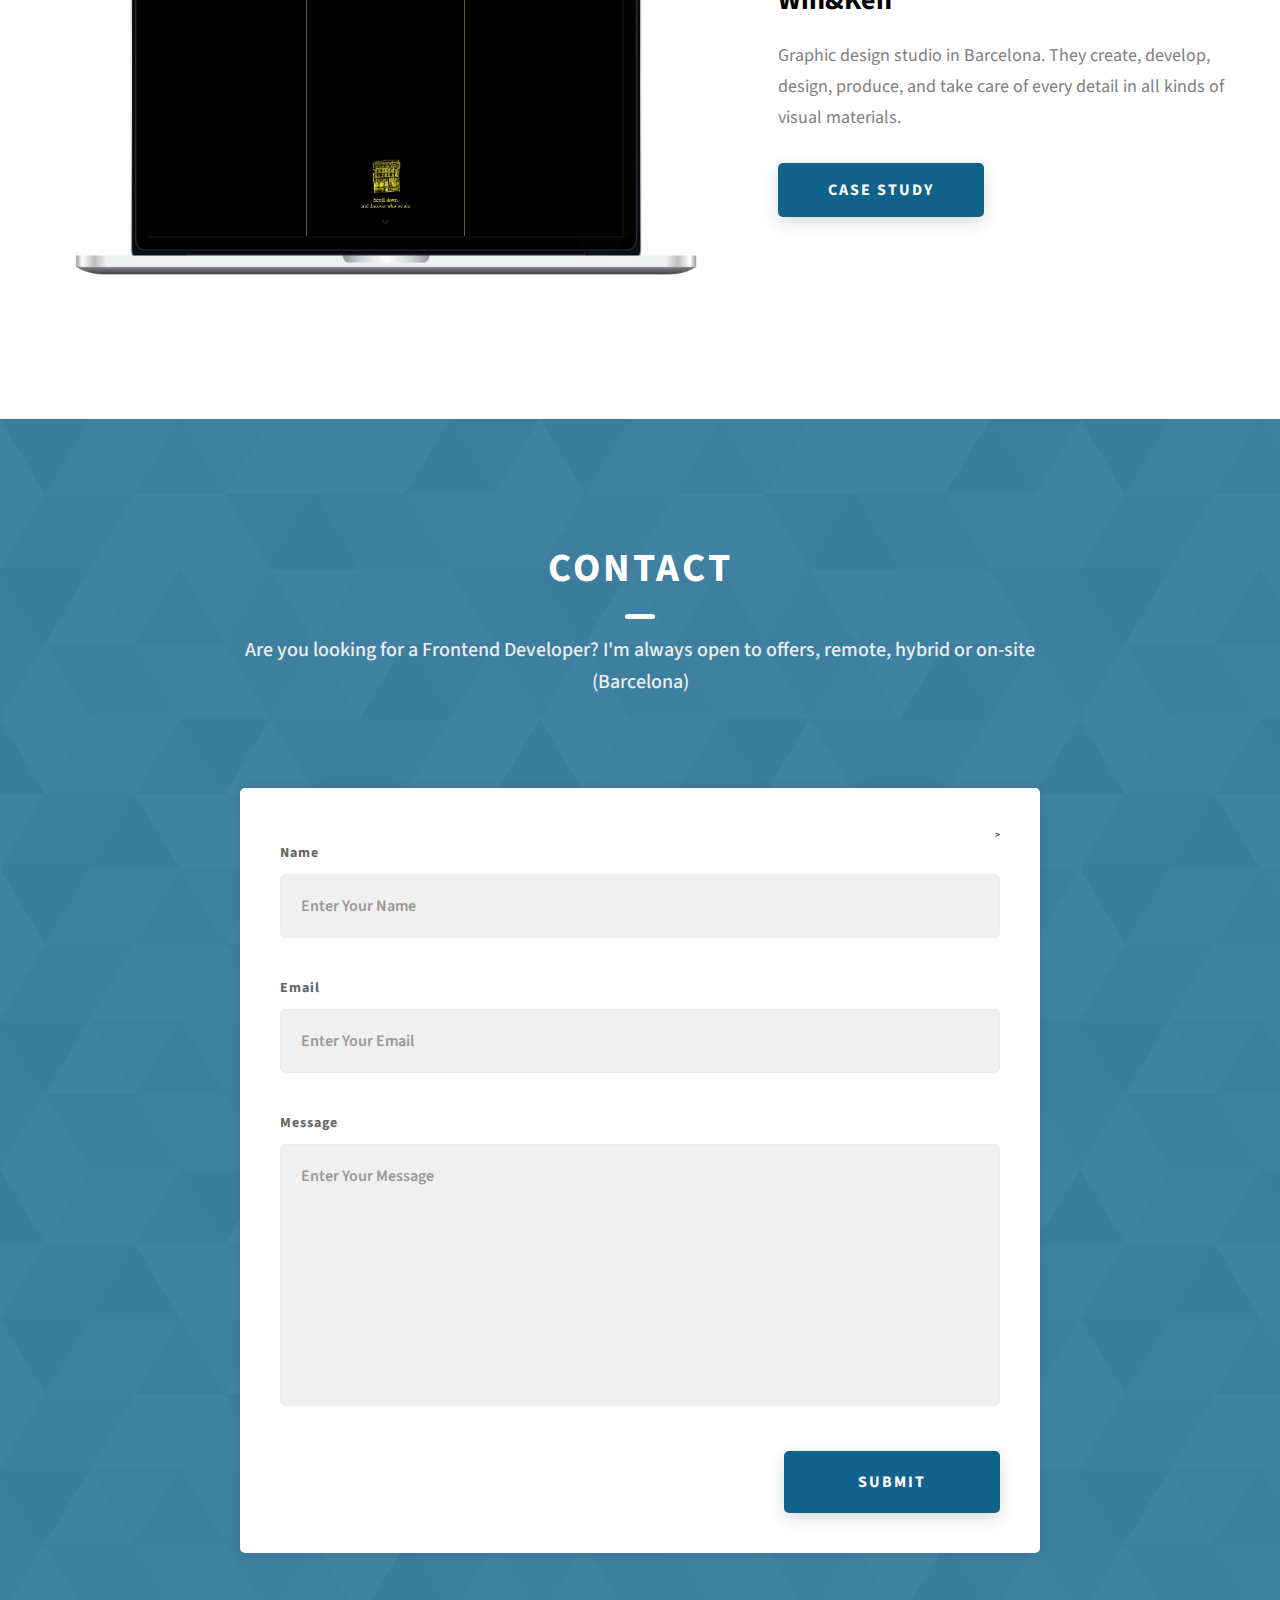
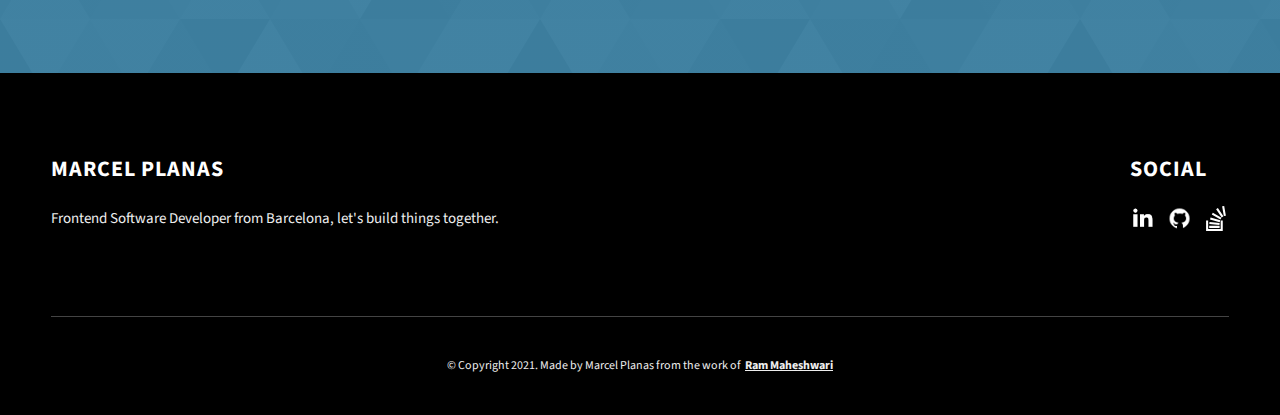
==== commit 9b26ab3d: "added netifly attribute to the form" ====
--- a/index.html
+++ b/index.html
@@ -274,7 +274,7 @@
           </span>
         </h2>
         <div class="contact__form-container">
-          <form action="#" class="contact__form">
+          <form name='contact' action="#" class="contact__form" data-netlify="true">>
             <div class="contact__form-field">
               <label class="contact__form-label" for="name">Name</label>
               <input
